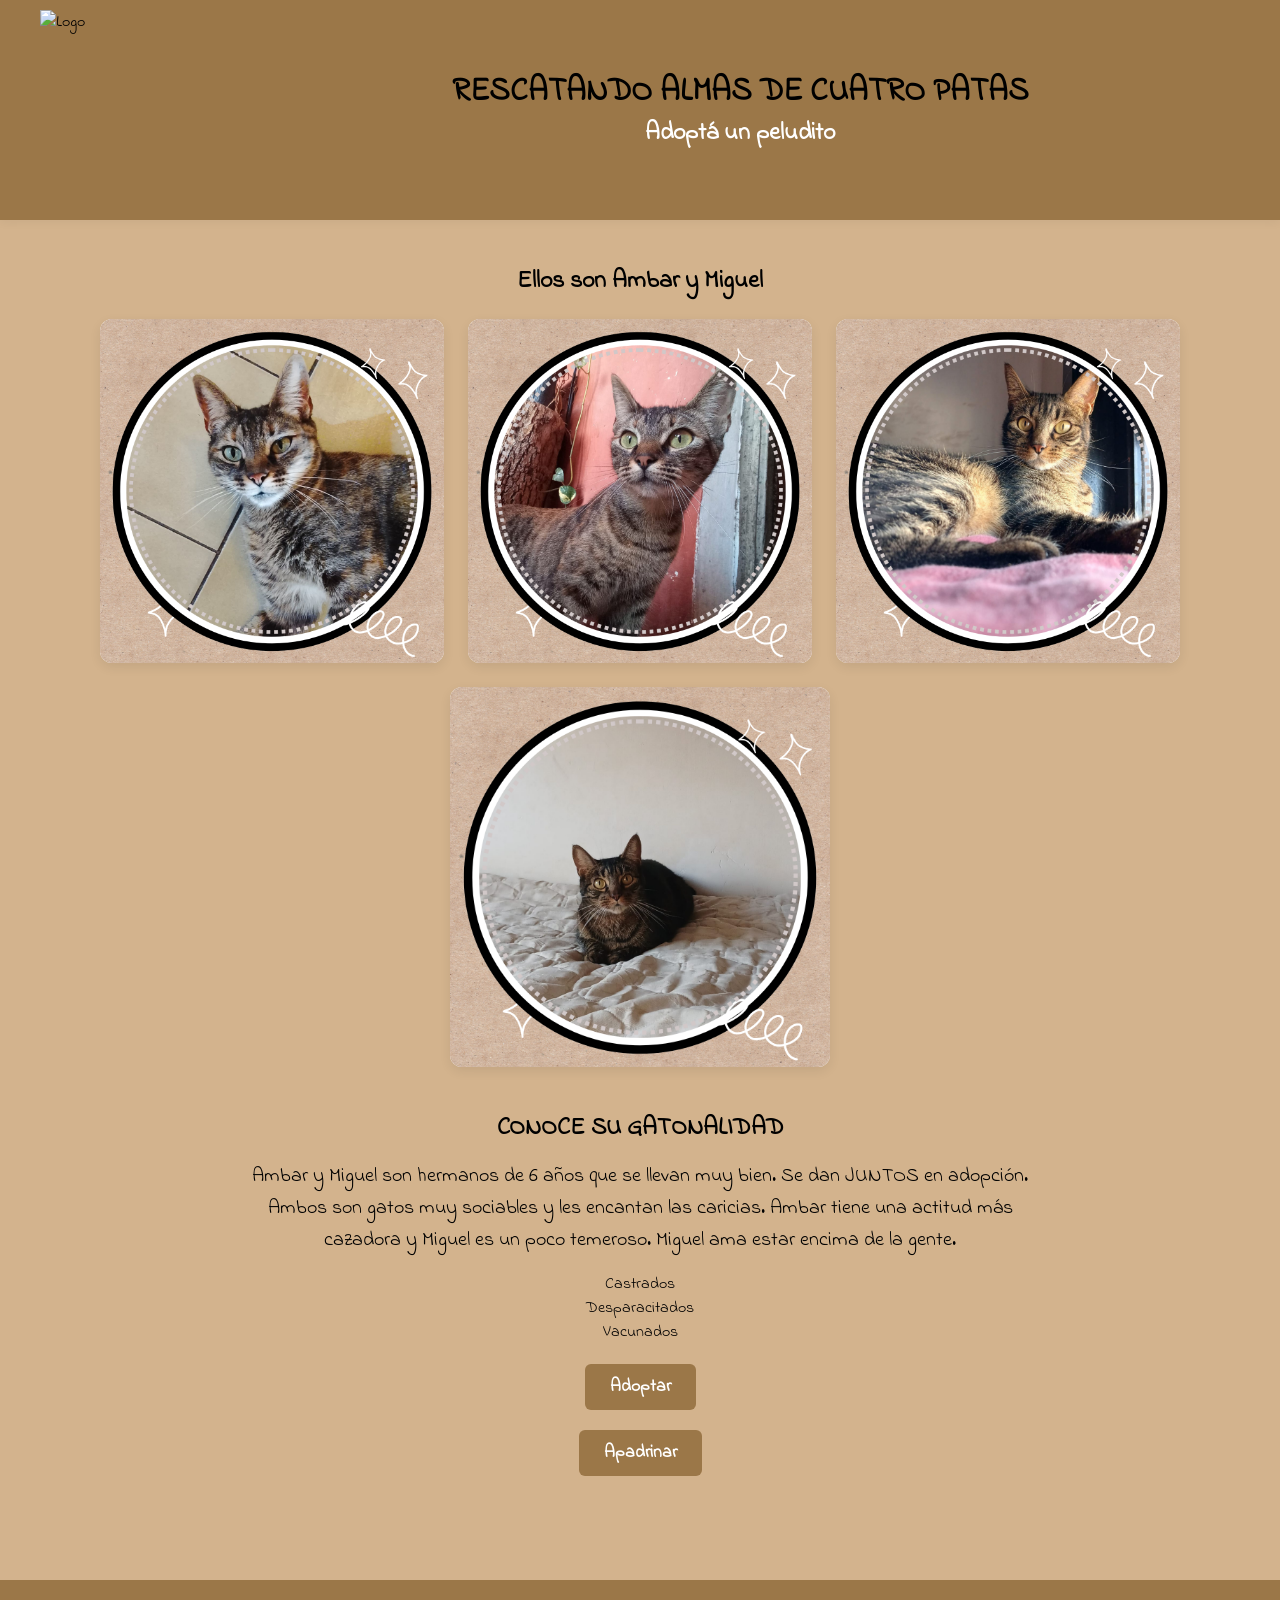
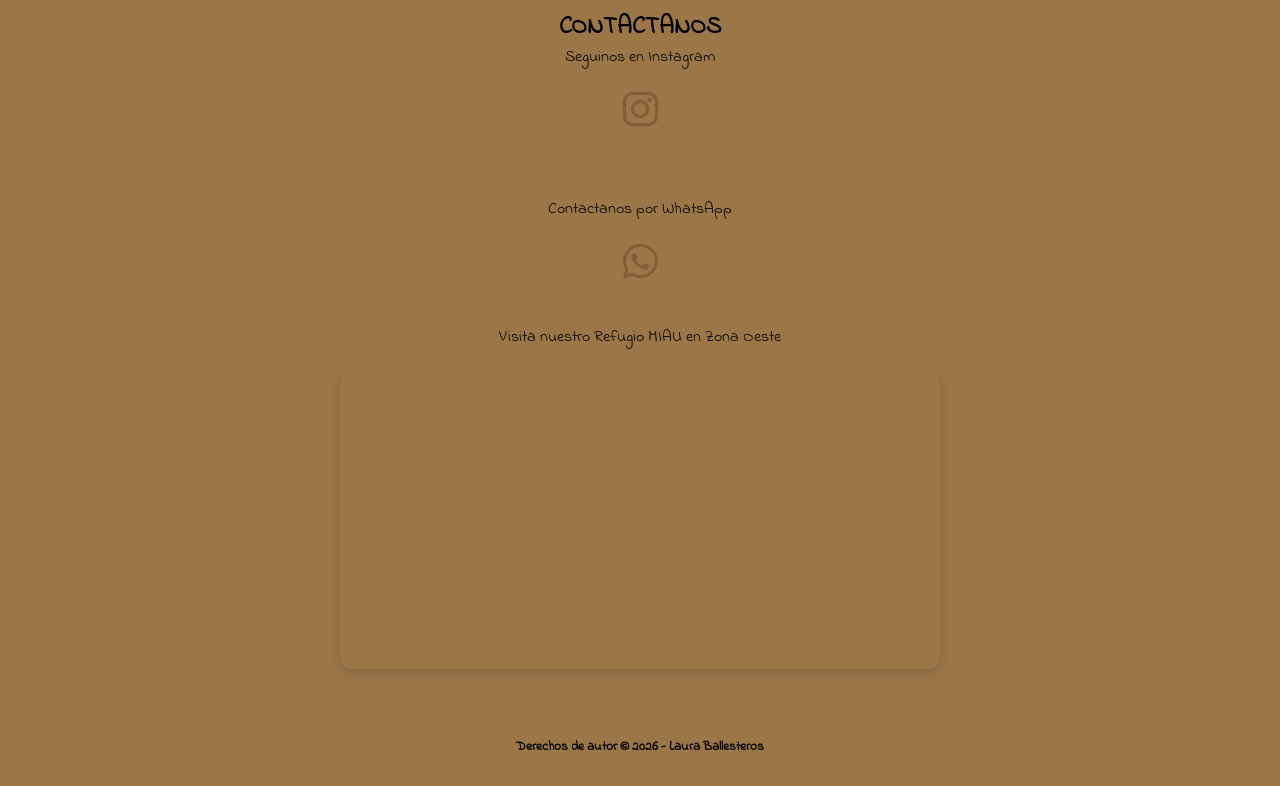
==== ambarymiguel.html @ 5cb04c2f "Pre-entrega Proyecto Front End - Ballesteros Laura" ====
<!DOCTYPE html>
<html>
    <head>
        <meta charset="UTF-8">
        <meta name="viewport" content="width=device-width, initial-scale=1.0">
        <title>Ambar y Miguel</title>
        <!-- ÍCONO DE LA PESTAÑA DEL NAVEGADOR -->
        <link rel="shortcut icon" href="IMÁGENES/logo.png">
        <!--ÍCONOS (REDES) DEL FOOTER-->
        <link rel="stylesheet" href="https://cdnjs.cloudflare.com/ajax/libs/font-awesome/6.0.0-beta3/css/all.min.css">
        <!--IPOGRAFÍA Google Fonts-->
        <link rel="preconnect" href="https://fonts.googleapis.com">
        <link rel="preconnect" href="https://fonts.gstatic.com" crossorigin>
        <link href="https://fonts.googleapis.com/css2?family=Indie+Flower&family=Playwrite+GB+S:ital,wght@0,100..400;1,100..400&display=swap" rel="stylesheet">
        <!--CSS EXTERNO-->
        <link rel="stylesheet" href="styles.css">
    </head>
    <body>
        <header>
            <!--LOGO-->
            <img src="IMÁGENES/logo.png" alt="Logo" width="200" height="200">
            <!--ENCABEZADO-->
            <div class="header-titulos">
            <h1 class="centrado">RESCATANDO ALMAS DE CUATRO PATAS</h1>
            <h2 class="centrado color-tipografia">Adoptá un peludito</h2>
            </div>
        <br>
        </header>
    <main><!--CONTENIDO PRINCIPAL-->
        <section>
            <br>
            <h1 class="centrado">Ellos son Ambar y Miguel</h1>
            <article>
                <section class="galeria-seccion">
    <div class="galeria-container">
        <!-- Card 1 de AMBAR -->
        <div class="foto-card">
            <div class="foto-wrapper card-imagen">
                <img src="IMÁGENES/ambar1.png" alt="Ambar">
            </div>
        </div>
        <!-- Card 2 de AMBAR -->
        <div class="foto-card">
            <div class="foto-wrapper">
                <img src="IMÁGENES/ambar2.png" alt="Ambar">
            </div>
        </div>
        <!-- Card 3 de MIGUEL -->
        <div class="foto-card">
            <div class="foto-wrapper">
                    <img src="IMÁGENES/miguel1.png" alt="Miguel">
                </div>
        </div>
        <!-- Card 4 de MIGUEL -->
        <div class="foto-card">
            <div class="foto-wrapper">
                <img src="IMÁGENES/miguel2.png" alt="Miguel">
            </div>
        </div>
            </article>
        <br>
        <h2 class="centrado">CONOCE SU GATONALIDAD</h2>
        <p class="gatonalidad-texto centrado">Ambar y Miguel son hermanos de 6 años que se llevan muy bien. Se dan JUNTOS en adopción. Ambos son gatos muy sociables y les encantan las caricias. Ambar tiene una actitud más cazadora y Miguel es un poco temeroso. Miguel ama estar encima de la gente.</p>
        <p class="centrado">Castrados</p>
        <p class="centrado">Desparacitados</p>
        <P class="centrado">Vacunados</P>
        <p></p>
        <!-- BOTONES -->
        <div class="video-img-container">
            <a href="formulario.html">
                <button type="button">Adoptar</button>
            </a>
        </div>
        <div class="video-img-container">
            <button type="button">Apadrinar</button>
        </div>
        </section>
    </main>
    <br>
    <footer><!--CONTACTO/DERECHOS DE AUTOR-->
        <h2 class="centrado">CONTACTANOS</h2>
        <div>
        <!-- Instagram -->
        <p class="centrado">Seguinos en Instagram</p>
        <a class="video-img-container" href="https://www.instagram.com/refugio.miau?igsh=bG8xNWZqcTlzODRh" target="_blank">
            <i class="fa-brands fa-instagram"></i>
        </a>
        <br><br>
        <!-- WhatsApp -->
        <p class="centrado">Contactanos por WhatsApp</p>
        <a class="video-img-container" href="https://wa.me/5491134117715" target="_blank">
            <i class="fa-brands fa-whatsapp"></i>
        </a>
        </div>
        <br>
        <!-- Maps -->
        <p class="centrado">Visita nuestro Refugio MIAU en Zona Oeste</p>
        <div class="mapa-container">
        <iframe src="https://www.google.com/maps/embed?pb=!1m18!1m12!1m3!1d3282.9001862675364!2d-58.56093532545989!3d-34.63196257294415!2m3!1f0!2f0!3f0!3m2!1i1024!2i768!4f13.1!3m3!1m2!1s0x95bcc7fe97b657a3%3A0xe22fb5b7c759d3fe!2sCampito%20de%20Ciudadela!5e0!3m2!1ses!2sar!4v1779248191487!5m2!1ses!2sar" width="600" height="450" style="border:0;" allowfullscreen="" loading="lazy" referrerpolicy="no-referrer-when-downgrade"></iframe>
        </div>
        <br><br>
        <h5 class="centrado">Derechos de autor © 2026 - Laura Ballesteros</h5>
    </footer>
    </body>
</html>
---- styles.css ----
*{
    margin: 0;
    padding: 0;
    box-sizing: border-box;
}

/* TIPOGRAFÍA Google Fonts */
.indie-flower-regular {
  font-family: "Indie Flower", cursive;
  font-weight: 400;
  font-style: normal;
}
body {
font-family: 'Indie Flower', sans-serif;
background-color: rgb(211, 179, 141);
}
.color-tipografia {
    color:rgb(255, 255, 255);
}
.centrado {
    text-align: center;
}
.color-enlace {
    color: rgb(155, 119, 72);
}

/* CENTRADO DE CONTENEDOR DE MULTIMEDIA */
.video-img-container {
    display: flex;
    justify-content: center; /* Centrado horizontal */
    align-items: center;     /* Centrado vertical */
    margin: 20px 0;          /* Espacio arriba y abajo del video */
    width: 100%;             /* Ocupa todo el ancho */
}
/* Bordes redondeados img */
#nuestrahistoria + .video-img-container img {
    border-radius: 12px; 
    box-shadow: 0 4px 12px rgba(0, 0, 0, 0.08); 
}
/* Bordes redondeados para el Video */
.video-img-container video {
    border-radius: 12px; 
    box-shadow: 0 4px 12px rgba(0, 0, 0, 0.08); 
    overflow: hidden; 
}

/* HEADER*/
header {
    display: flex;
    align-items: center;         /* Centrado vertical */
    justify-content: space-between; /* Distribución del espacio */
    padding: 10px 40px;          /* Margen interno para no tocar los bordes de la pantalla */
    background-color: rgb(155, 119, 72);
    box-shadow: 0 2px 10px rgba(0,0,0,0.05); /* Sombra */
}
/* Menú de navegación (ul) HORIZONTAL */
header nav ul {
    display: flex;
    gap: 20px;             /* Espaciado horizontal entre cada opción */
    list-style: none;      /* Elimina puntos */
}
/* Estilo para enlaces del menú */
header nav ul li a {
    text-decoration: none;
    color: #dac275;
    font-weight: bold;
}
header nav ul li a:hover {
    color: #000000;     
}

/*MAIN*/
main {
    padding: 20px 40px; 
    width: 100%;
    max-width: 1200px;  
    margin: 0 auto;     
}

/* CARDS */
.galeria-container {
    display: flex;
    flex-wrap: wrap;         
    gap: 24px;               /* Espacio entre cards */
    justify-content: center; /* Centrado de cards */
    padding: 20px;
}
/* Estructura de cada card */
.foto-card {
    background-color: #ffffff;
    border-radius: 12px;
    overflow: hidden;        /* Cortado de bordes de la imagen */
    box-shadow: 0 4px 12px rgba(0, 0, 0, 0.08);
    /* Configuración Flexbox */
    flex: 1 1 300px;         
    max-width: 380px;            
    display: flex;
    flex-direction: column;  /* Organizado de foto y texto vertical */
}
/* Contenedor de la foto para efectos */
.foto-wrapper {
    width: 100%;
    aspect-ratio: 1 / 1;
    overflow: hidden;
}
/* Comportamiento de la imagen */
.foto-wrapper img {
    width: 100%;
    height: 100%;
    object-fit: cover;       /* Ajusta la imagen sin deformarla */
    cursor: pointer;         
    transition: transform 0.3s ease; /* Suavizado de efecto zoom */
}
/* Efecto al pasar el mouse sobre la foto */
.foto-wrapper img:hover {
    transform: scale(1.05);  
}
/*  Comportamiento de bloque para el enlace */
.foto-wrapper a {
    display: block;
    width: 100%;
    height: 100%;
}
/* Textos e información de cards */
.foto-info {
    padding: 20px;
    background-color: rgb(155, 119, 72);
}
.foto-info h3 {
    margin: 0 0 10px 0;
    font-size: 1.25rem;
    color: #000000;
}
.foto-info p {
    margin: 0;
    font-size: 0.95rem;
    color: #ffffff;
    line-height: 1.5;
}

/*<P>CONOCE SU GATONALIDAD*/
.gatonalidad-texto {
    font-size: 1.25rem;
    line-height: 1.6; /* Espacio entre líneas */
    max-width: 800px; 
    margin: 15px auto; /* Centrado */
}

/*FORMULARIO*/
form {
    width: 90%;             
    max-width: 650px;       
    margin: 30px auto;      
    padding: 25px;          
    border-radius: 12px;    
}
/* Fondo blanco y sombra (fieldset) */
form:has(fieldset) {
    background-color: #ffffff; 
    box-shadow: 0 4px 15px rgba(0, 0, 0, 0.1); 
}
/* Estilo */
fieldset {
    border: 2px solid rgb(155, 119, 72); /* Línea del borde del color del header */
    border-radius: 8px;
    padding: 20px;
}
/* Estilo para título (COMPLETA TUS DATOS) */
legend {
    font-weight: bold;
    padding: 0 10px;
    color: rgb(155, 119, 72);
}
/* (Labels y campos) */
form div {
    display: flex;
    flex-direction: column; /* Pregunta arriba-caja de texto abajo */
    gap: 8px;               /* Espacio entre pregunta y casillero */
}
/* Estilo para campos de entrada, listas desplegables y áreas de texto */
form input, 
form select, 
form textarea {
    width: 100%;            
    padding: 10px;
    border: 1px solid #ccc;
    border-radius: 6px;
    font-family: 'Indie Flower', sans-serif; 
    font-size: 1rem;
}
/* Cambio de color al hacer click */
form input:focus, 
form select:focus, 
form textarea:focus {
    outline: none;
    border-color: rgb(155, 119, 72);
}

/*BOTONES*/
button {
    font-family: 'Indie Flower', sans-serif;
    font-size: 1.1rem;
    font-weight: bold;
    padding: 10px 25px;
    margin: 0 10px;
    border: none;
    border-radius: 6px;
    cursor: pointer;
    transition: background-color 0.2s ease;
    
    /* Color marrón y texto blanco */
    background-color: rgb(155, 119, 72); 
    color: white;
}
/* Botón "Limpiar" (gris) */
button[type="reset"] {
    background-color: #e0e0e0;
    color: #333;
}
/* Efecto al pasar el mouse por encima */
button:hover {
    opacity: 0.9;
    background-color: rgb(130, 95, 55);
}

/*FOOTER*/
footer {
    padding: 30px 40px; 
    background-color: rgb(155, 119, 72); 
    margin-top: 40px;   
}
/* Contenedor para centrar el mapa */
.mapa-container {
    display: flex;
    justify-content: center;
    margin: 20px 0;
    width: 100%;
}
/* Adaptado de mapa a pantallas de celulares */
.mapa-container iframe {
    width: 100%;          
    max-width: 600px;     
    height: 300px;        
    border-radius: 12px;  
    box-shadow: 0 4px 10px rgba(0,0,0,0.15); 
}
/* Íconos */
i {
font-size: 40px;
color: rgb(130, 95, 55);
}
/* Quita subrayado y líneas de los enlaces */
footer a {
    text-decoration: none;
    display: inline-block; 
}
/* Efecto al pasar el mouse por los iconos */
footer a i {
    display: inline-block;
    transition: transform 0.2s ease;
}
footer a:hover i {
    transform: scale(1.1);   /* Agranda el ícono un 10% */
    color: #dac275;        /* Amarillo pastel al pasar el cursor */
}
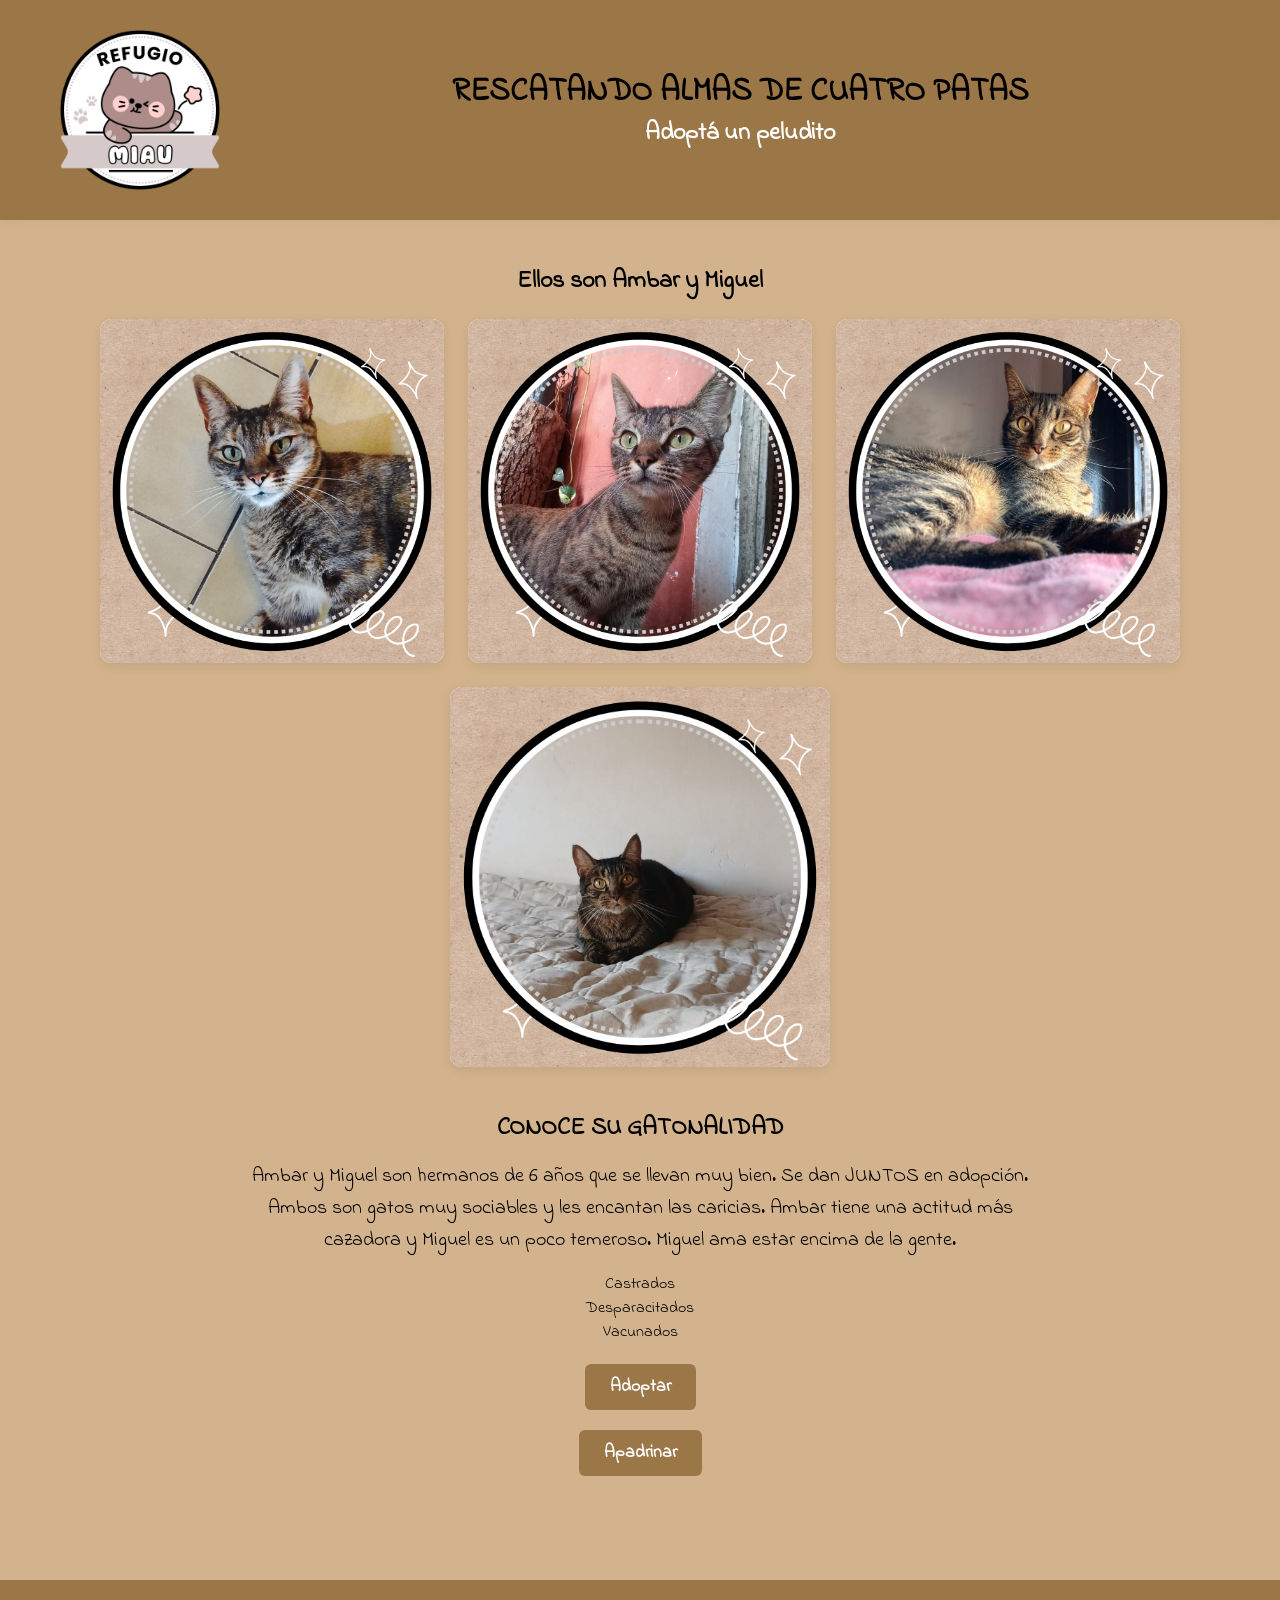
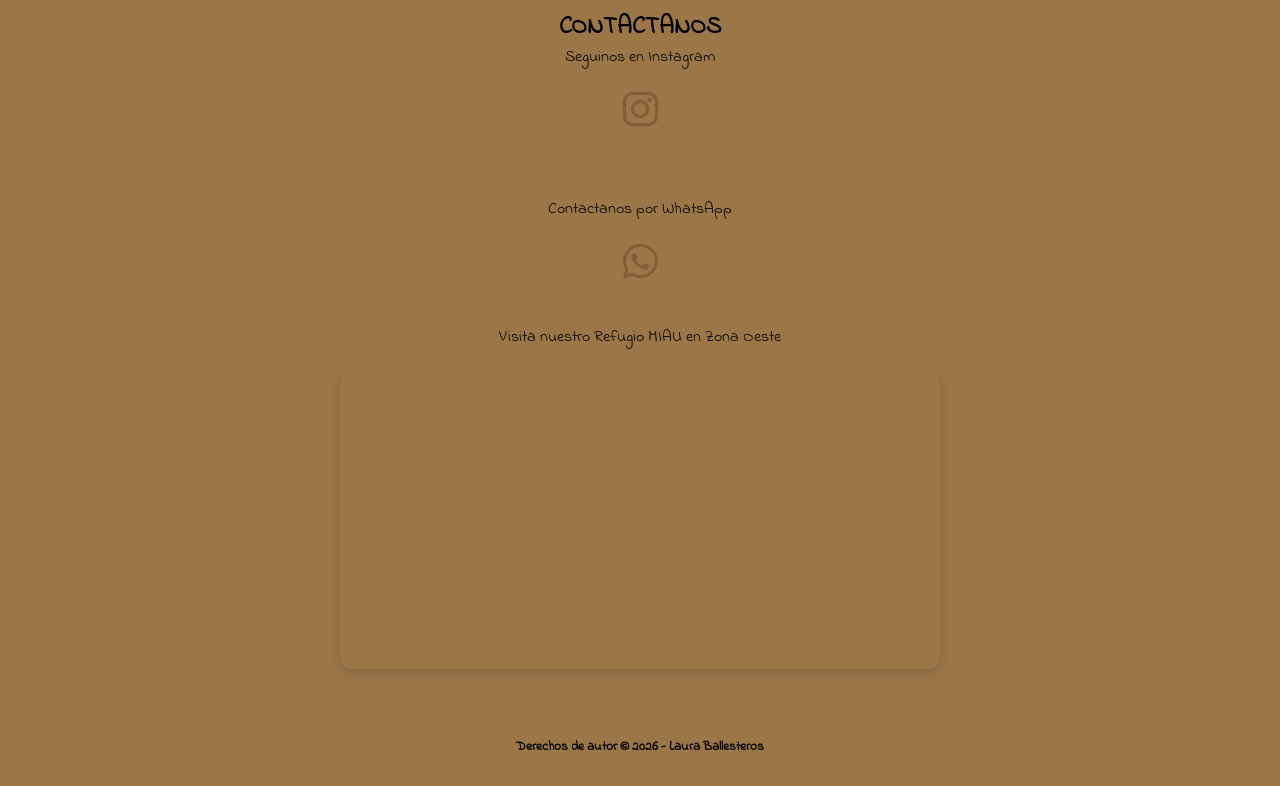
==== commit badf8b22: "Pre entrega Proyecto Front End TalentoTech Ballesteros Laura" ====
--- a/ambarymiguel.html
+++ b/ambarymiguel.html
@@ -5,7 +5,7 @@
         <meta name="viewport" content="width=device-width, initial-scale=1.0">
         <title>Ambar y Miguel</title>
         <!-- ÍCONO DE LA PESTAÑA DEL NAVEGADOR -->
-        <link rel="shortcut icon" href="IMÁGENES/logo.png">
+        <link rel="shortcut icon" href="IMÁGENES/LOGO.png">
         <!--ÍCONOS (REDES) DEL FOOTER-->
         <link rel="stylesheet" href="https://cdnjs.cloudflare.com/ajax/libs/font-awesome/6.0.0-beta3/css/all.min.css">
         <!--IPOGRAFÍA Google Fonts-->
@@ -18,7 +18,7 @@
     <body>
         <header>
             <!--LOGO-->
-            <img src="IMÁGENES/logo.png" alt="Logo" width="200" height="200">
+            <img src="IMÁGENES/LOGO.png" alt="Logo" width="200" height="200">
             <!--ENCABEZADO-->
             <div class="header-titulos">
             <h1 class="centrado">RESCATANDO ALMAS DE CUATRO PATAS</h1>
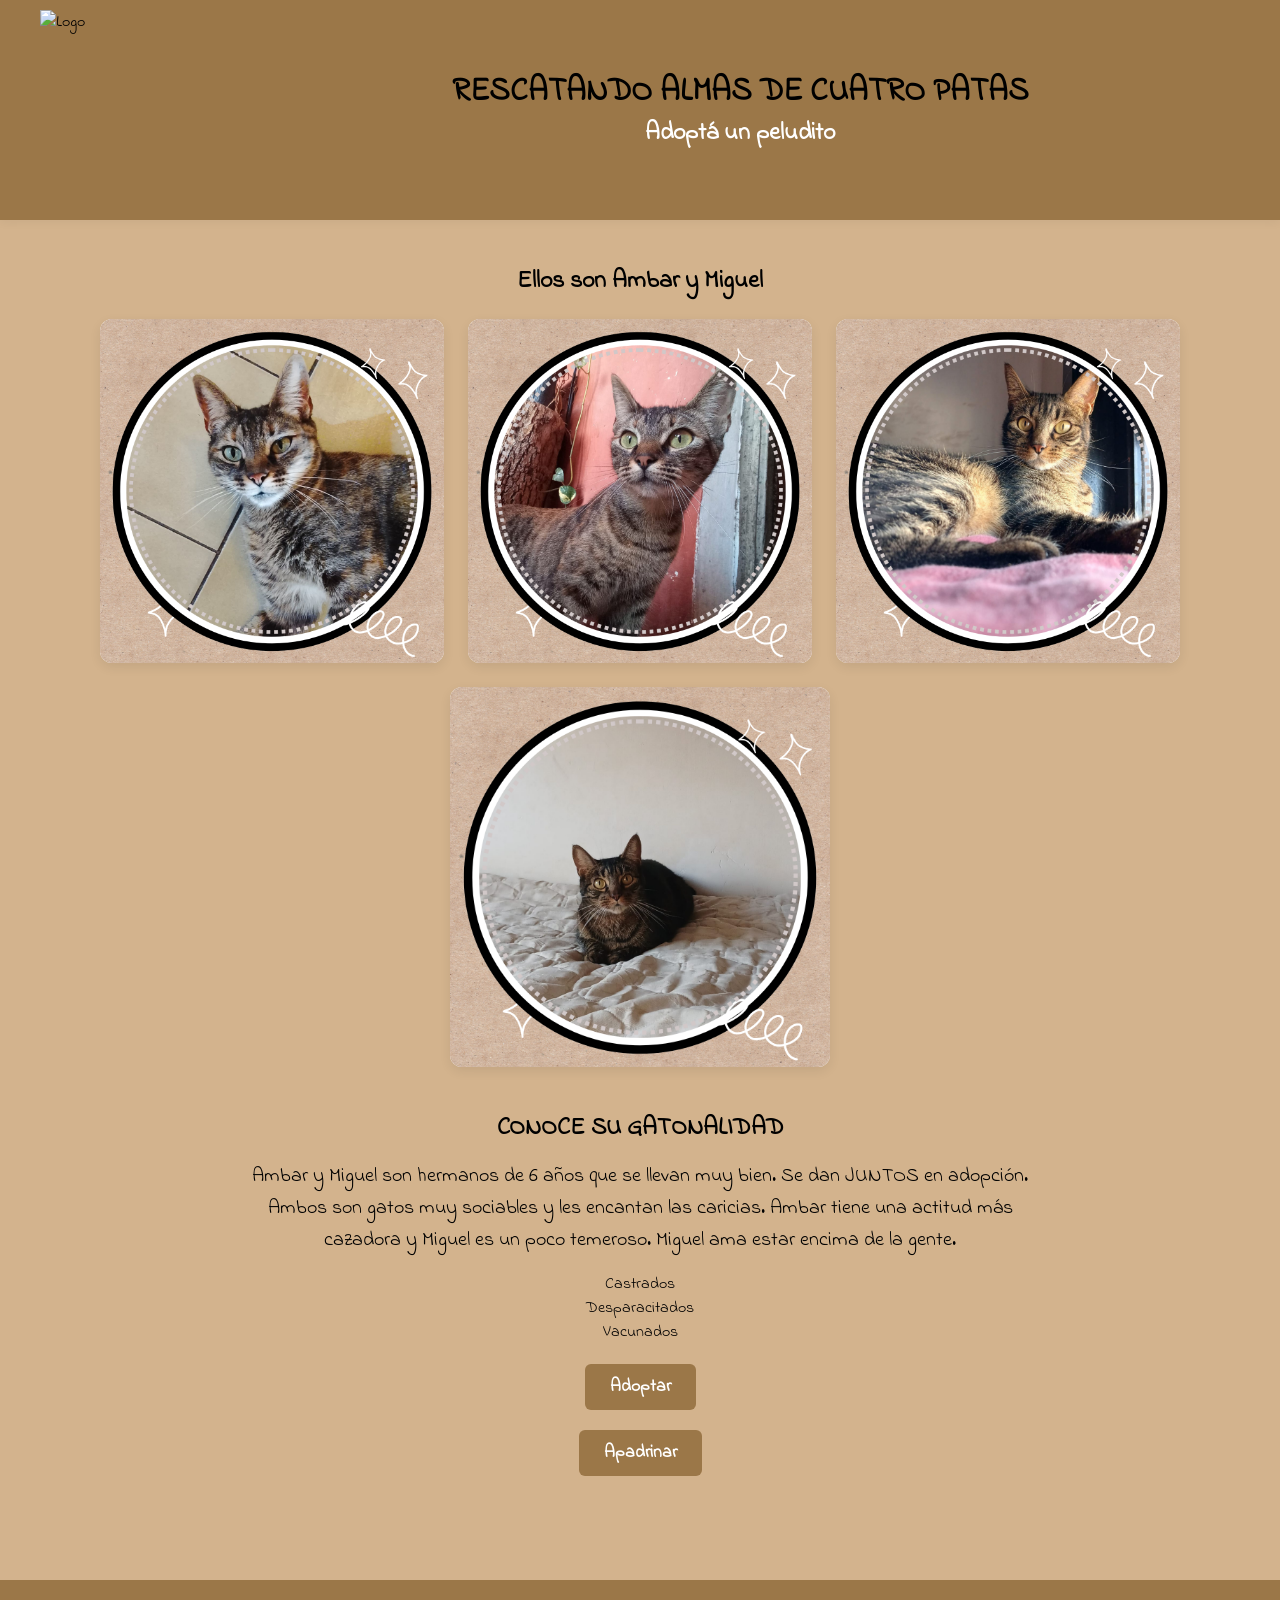
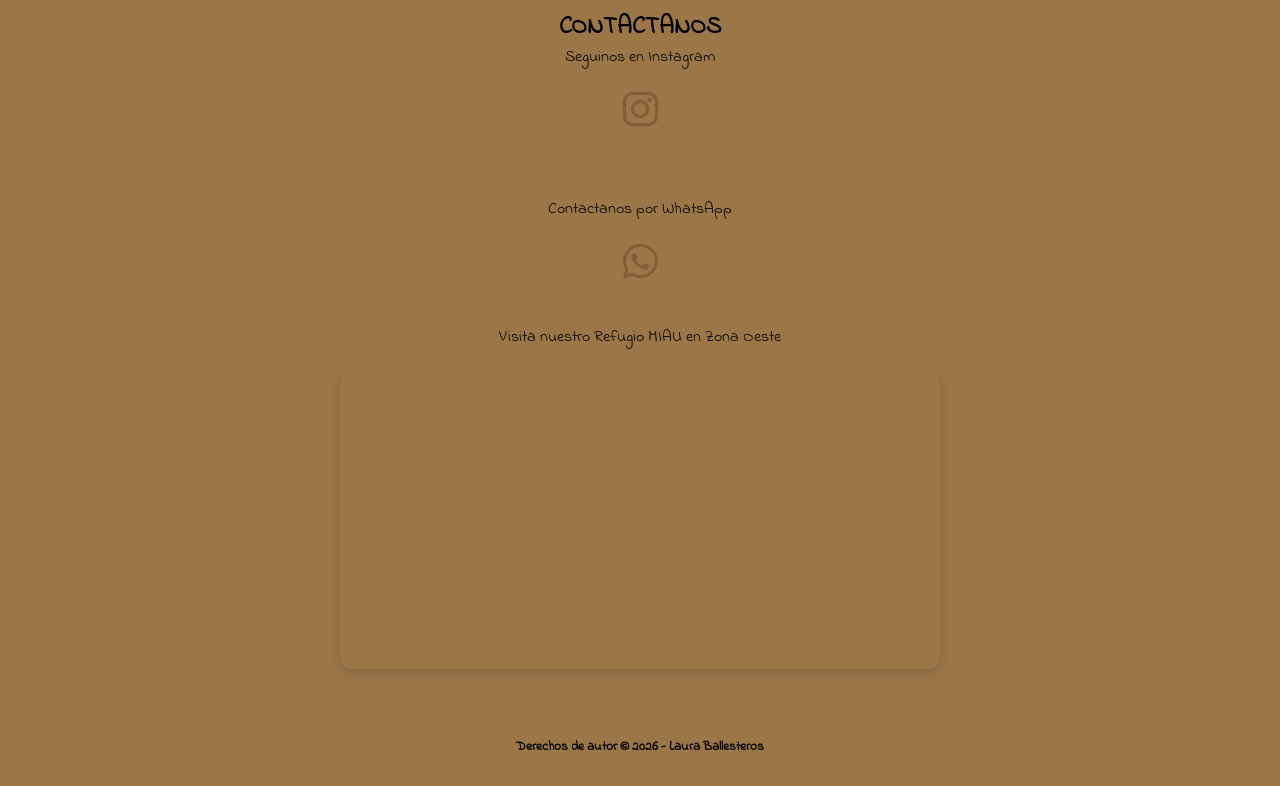
==== commit 85564d13: "PREENTREGA Proyecto FRONTEND TalentoTech Ballesteros Laura" ====
--- a/ambarymiguel.html
+++ b/ambarymiguel.html
@@ -5,7 +5,7 @@
         <meta name="viewport" content="width=device-width, initial-scale=1.0">
         <title>Ambar y Miguel</title>
         <!-- ÍCONO DE LA PESTAÑA DEL NAVEGADOR -->
-        <link rel="shortcut icon" href="IMÁGENES/LOGO.png">
+        <link rel="shortcut icon" href="IMÁGENES/logo.png">
         <!--ÍCONOS (REDES) DEL FOOTER-->
         <link rel="stylesheet" href="https://cdnjs.cloudflare.com/ajax/libs/font-awesome/6.0.0-beta3/css/all.min.css">
         <!--IPOGRAFÍA Google Fonts-->
@@ -18,7 +18,7 @@
     <body>
         <header>
             <!--LOGO-->
-            <img src="IMÁGENES/LOGO.png" alt="Logo" width="200" height="200">
+            <img src="IMÁGENES/logo.png" alt="Logo" width="200" height="200">
             <!--ENCABEZADO-->
             <div class="header-titulos">
             <h1 class="centrado">RESCATANDO ALMAS DE CUATRO PATAS</h1>
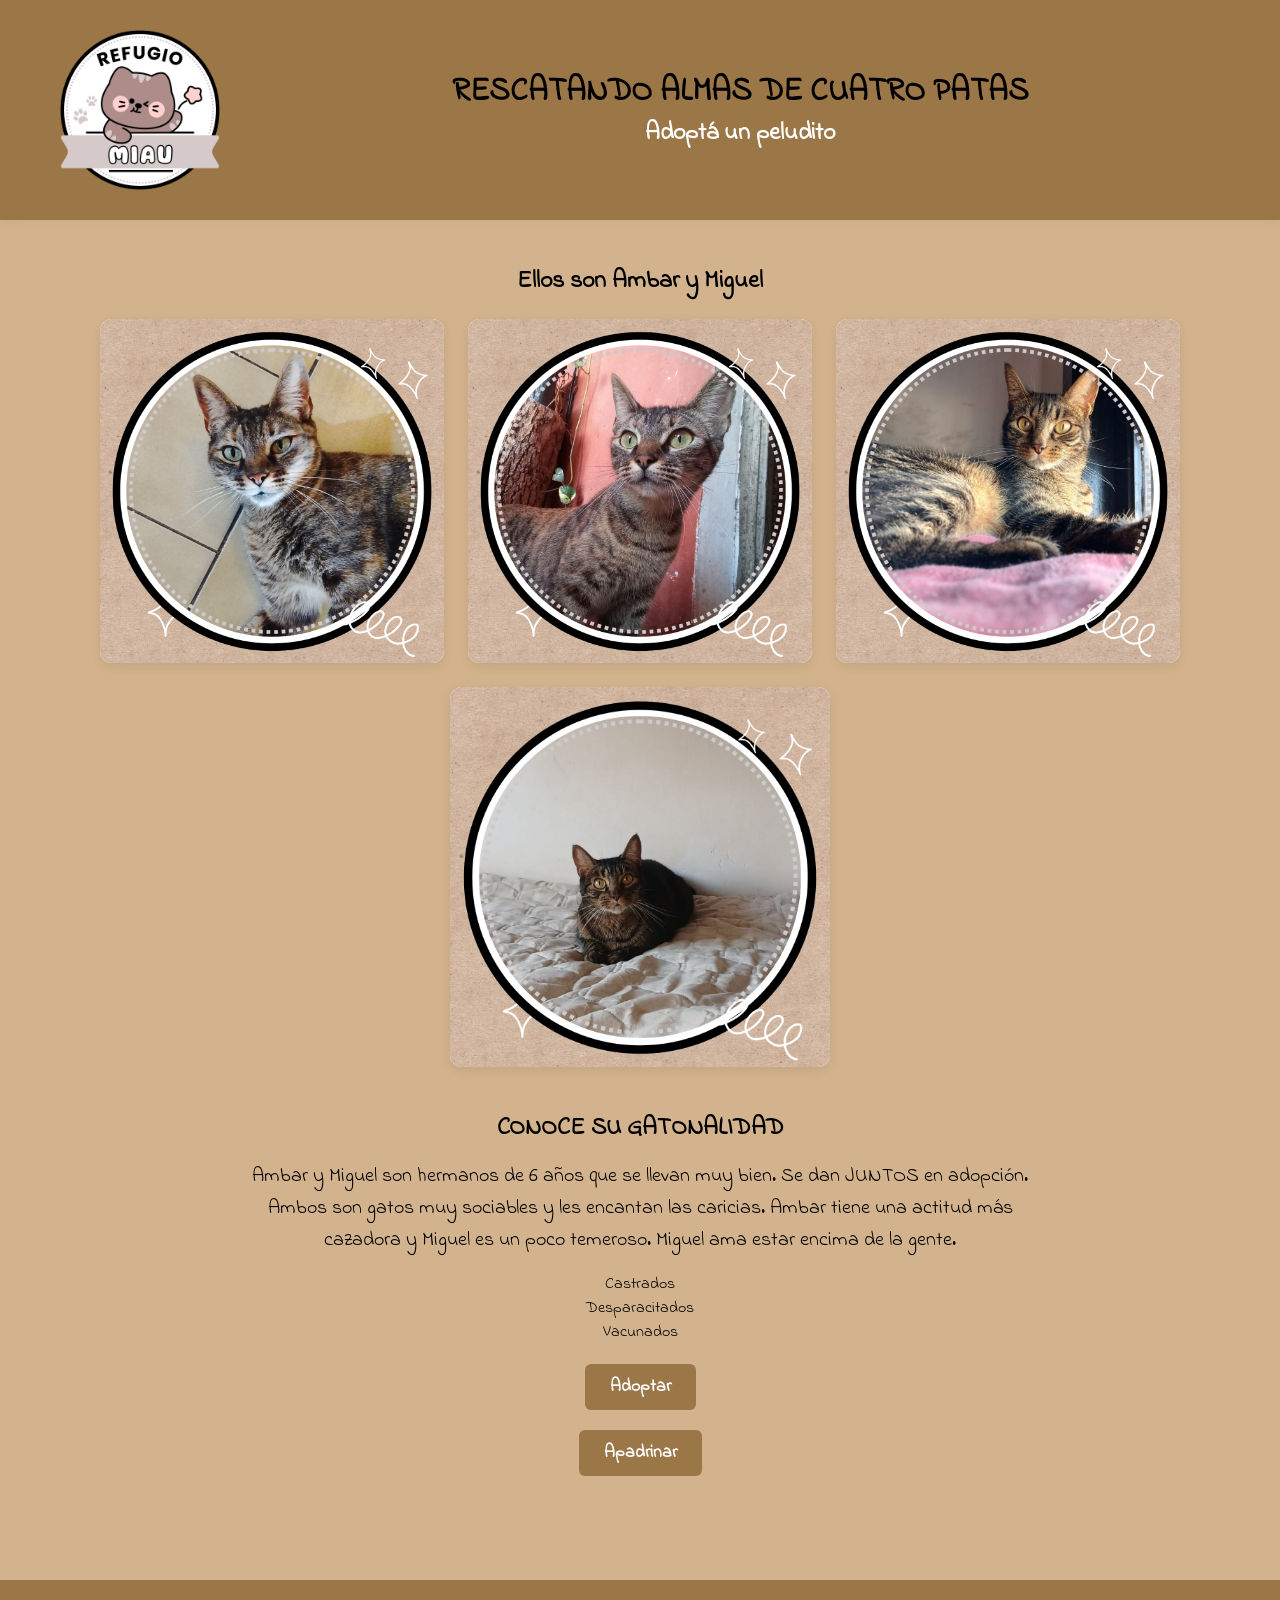
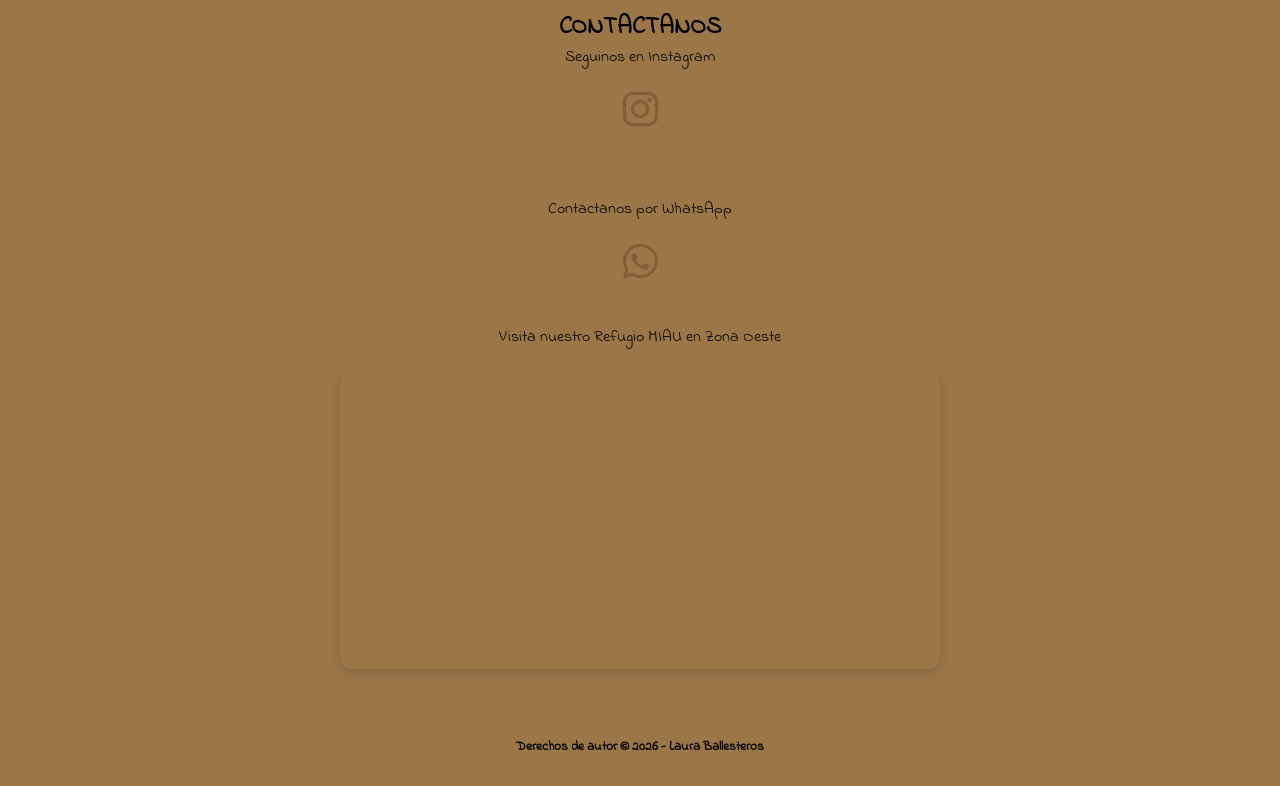
==== commit d932bbca: "PREENTREGA PROYECTO FRONTEND TALENTOTECH Ballesteros Laura" ====
--- a/ambarymiguel.html
+++ b/ambarymiguel.html
@@ -5,7 +5,7 @@
         <meta name="viewport" content="width=device-width, initial-scale=1.0">
         <title>Ambar y Miguel</title>
         <!-- ÍCONO DE LA PESTAÑA DEL NAVEGADOR -->
-        <link rel="shortcut icon" href="IMÁGENES/logo.png">
+        <link rel="shortcut icon" href="IMÁGENES/logorefugiomiau.png">
         <!--ÍCONOS (REDES) DEL FOOTER-->
         <link rel="stylesheet" href="https://cdnjs.cloudflare.com/ajax/libs/font-awesome/6.0.0-beta3/css/all.min.css">
         <!--IPOGRAFÍA Google Fonts-->
@@ -18,7 +18,7 @@
     <body>
         <header>
             <!--LOGO-->
-            <img src="IMÁGENES/logo.png" alt="Logo" width="200" height="200">
+            <img src="IMÁGENES/logorefugiomiau.png" alt="Logo" width="200" height="200">
             <!--ENCABEZADO-->
             <div class="header-titulos">
             <h1 class="centrado">RESCATANDO ALMAS DE CUATRO PATAS</h1>
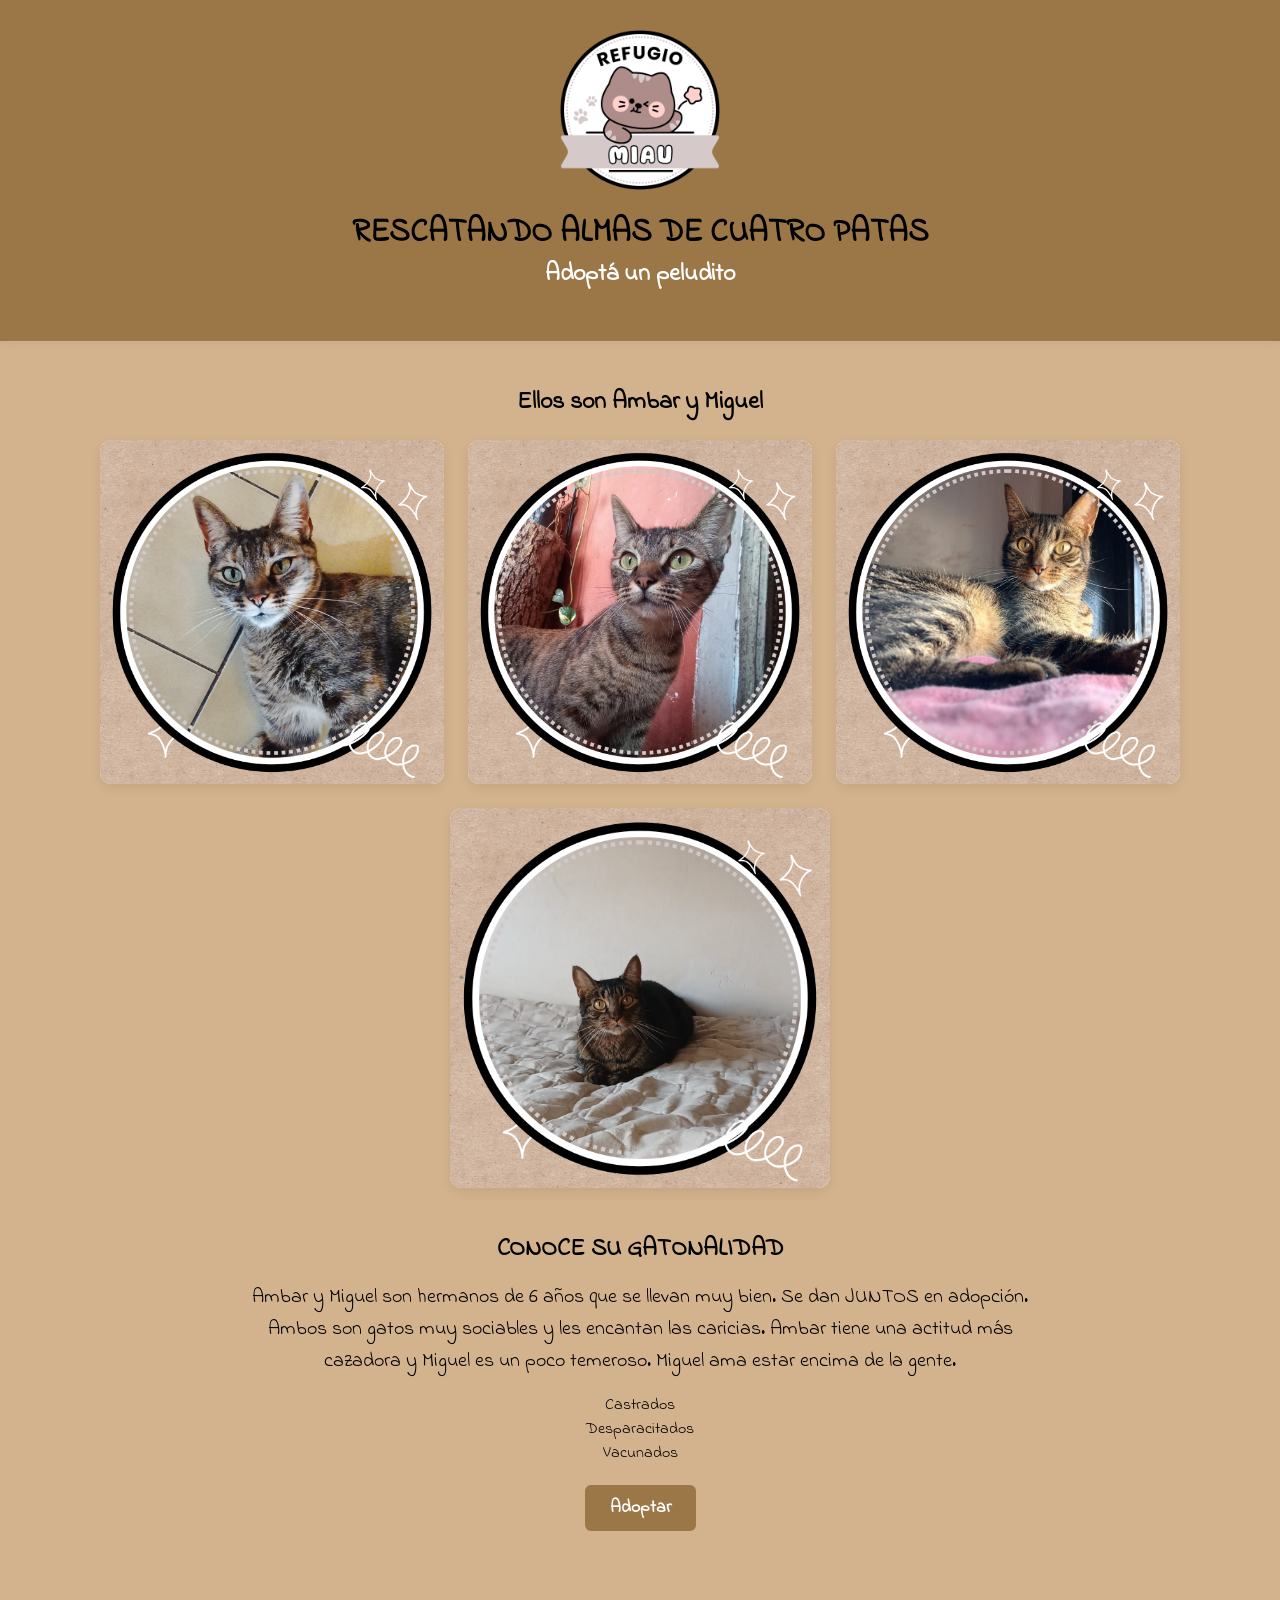
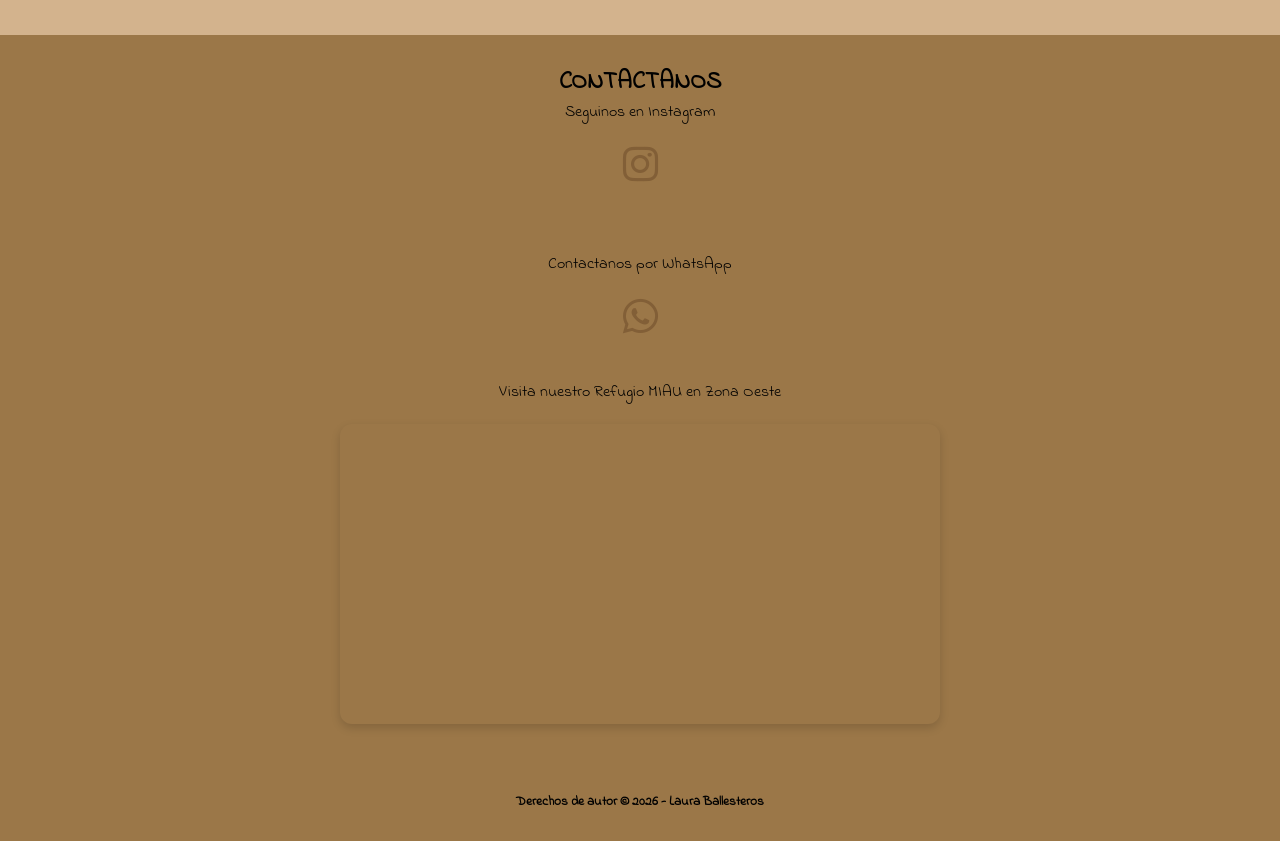
==== commit 23bd0c96: "ENTREGA FINAL TP TALENTO TECH FRONT-END" ====
--- a/ambarymiguel.html
+++ b/ambarymiguel.html
@@ -71,9 +71,6 @@
                 <button type="button">Adoptar</button>
             </a>
         </div>
-        <div class="video-img-container">
-            <button type="button">Apadrinar</button>
-        </div>
         </section>
     </main>
     <br>
--- a/styles.css
+++ b/styles.css
@@ -6,9 +6,9 @@
 
 /* TIPOGRAFÍA Google Fonts */
 .indie-flower-regular {
-  font-family: "Indie Flower", cursive;
-  font-weight: 400;
-  font-style: normal;
+font-family: "Indie Flower", cursive;
+font-weight: 400;
+font-style: normal;
 }
 body {
 font-family: 'Indie Flower', sans-serif;
@@ -27,10 +27,10 @@
 /* CENTRADO DE CONTENEDOR DE MULTIMEDIA */
 .video-img-container {
     display: flex;
-    justify-content: center; /* Centrado horizontal */
-    align-items: center;     /* Centrado vertical */
-    margin: 20px 0;          /* Espacio arriba y abajo del video */
-    width: 100%;             /* Ocupa todo el ancho */
+    justify-content: center; 
+    align-items: center;     
+    margin: 20px 0;         
+    width: 100%;             
 }
 /* Bordes redondeados img */
 #nuestrahistoria + .video-img-container img {
@@ -44,20 +44,27 @@
     overflow: hidden; 
 }
 
-/* HEADER*/
+/* HEADER */
 header {
     display: flex;
-    align-items: center;         /* Centrado vertical */
-    justify-content: space-between; /* Distribución del espacio */
-    padding: 10px 40px;          /* Margen interno para no tocar los bordes de la pantalla */
+    flex-direction: column;
+    align-items: center;
+    padding: 10px 40px;
     background-color: rgb(155, 119, 72);
-    box-shadow: 0 2px 10px rgba(0,0,0,0.05); /* Sombra */
+    box-shadow: 0 2px 10px rgba(0,0,0,0.05);
+    position: relative; 
+    width: 100%;
+    box-sizing: border-box;
+}
+.header-titulos {
+    text-align: center;
+    margin-bottom: 15px;
 }
 /* Menú de navegación (ul) HORIZONTAL */
 header nav ul {
     display: flex;
-    gap: 20px;             /* Espaciado horizontal entre cada opción */
-    list-style: none;      /* Elimina puntos */
+    gap: 20px;             
+    list-style: none;      
 }
 /* Estilo para enlaces del menú */
 header nav ul li a {
@@ -69,7 +76,96 @@
     color: #000000;     
 }
 
-/*MAIN*/
+/* MENÚ DE NAVEGACIÓN EN PC */
+header nav {
+    width: 100%;
+}
+header nav ul {
+    display: flex;
+    justify-content: center; 
+    list-style: none;
+    padding: 0;
+    margin: 0;
+    gap: 30px; 
+}
+
+/* BOTÓN HAMBURGUESA */
+.menu-toggle {
+    display: none; 
+    background-color: rgb(130, 95, 55);
+    border: 2px solid #dac275;
+    border-radius: 50%; 
+    width: 60px;
+    height: 60px;
+    cursor: pointer;
+    justify-content: center;
+    align-items: center;
+    box-shadow: 0 4px 15px rgba(0,0,0,0.3);
+    z-index: 1000;
+    transition: all 0.3s ease;
+}
+.menu-toggle i {
+    font-size: 24px;
+    color: #dac275;
+}
+
+/* ESTADO FLOTANTE BOTÓN */
+.menu-toggle.sticky-toggle {
+    display: flex; 
+    position: fixed;
+    bottom: 30px;  
+    right: 30px;
+    animation: aparecer 0.3s ease forwards;
+}
+@keyframes aparecer {
+    from { transform: scale(0); opacity: 0; }
+    to { transform: scale(1); opacity: 1; }
+}
+
+/* MENÚ DESPLEGABLE (tarjeta flotante) */
+header nav ul.floating-menu {
+    position: fixed;
+    bottom: 100px; 
+    right: 30px;
+    flex-direction: column;
+    background-color: rgb(130, 95, 55);
+    padding: 20px;
+    border-radius: 12px;
+    gap: 15px;
+    text-align: right;
+    box-shadow: 0 5px 25px rgba(0,0,0,0.3);
+    z-index: 999;
+    width: auto;
+    min-width: 200px;
+}
+
+/* MEDIA QUERY (Celulares) */
+@media (max-width: 850px) {
+    .menu-toggle {
+        display: flex;
+        position: fixed;
+        bottom: 20px;
+        right: 20px;
+    }
+    header nav ul {
+        display: none;
+        position: fixed;
+        bottom: 90px;
+        right: 20px;
+        flex-direction: column;
+        background-color: rgb(130, 95, 55);
+        padding: 20px;
+        border-radius: 12px;
+        gap: 15px;
+        box-shadow: 0 5px 25px rgba(0,0,0,0.3);
+        z-index: 999;
+    }
+    header nav ul.open {
+        display: flex;
+    }
+}
+
+/* MAIN */
 main {
     padding: 20px 40px; 
     width: 100%;
@@ -81,8 +177,8 @@
 .galeria-container {
     display: flex;
     flex-wrap: wrap;         
-    gap: 24px;               /* Espacio entre cards */
-    justify-content: center; /* Centrado de cards */
+    gap: 24px;               
+    justify-content: center; 
     padding: 20px;
 }
 /* Estructura de cada card */
@@ -95,21 +191,19 @@
     flex: 1 1 300px;         
     max-width: 380px;            
     display: flex;
-    flex-direction: column;  /* Organizado de foto y texto vertical */
-}
-/* Contenedor de la foto para efectos */
+    flex-direction: column;  
+}
 .foto-wrapper {
     width: 100%;
     aspect-ratio: 1 / 1;
     overflow: hidden;
 }
-/* Comportamiento de la imagen */
 .foto-wrapper img {
     width: 100%;
     height: 100%;
-    object-fit: cover;       /* Ajusta la imagen sin deformarla */
+    object-fit: cover;       
     cursor: pointer;         
-    transition: transform 0.3s ease; /* Suavizado de efecto zoom */
+    transition: transform 0.3s ease; 
 }
 /* Efecto al pasar el mouse sobre la foto */
 .foto-wrapper img:hover {
@@ -138,15 +232,15 @@
     line-height: 1.5;
 }
 
-/*<P>CONOCE SU GATONALIDAD*/
+/* <P>CONOCE SU GATONALIDAD */
 .gatonalidad-texto {
     font-size: 1.25rem;
-    line-height: 1.6; /* Espacio entre líneas */
+    line-height: 1.6; 
     max-width: 800px; 
-    margin: 15px auto; /* Centrado */
-}
-
-/*FORMULARIO*/
+    margin: 15px auto; 
+}
+
+/* FORMULARIO */
 form {
     width: 90%;             
     max-width: 650px;       
@@ -161,7 +255,7 @@
 }
 /* Estilo */
 fieldset {
-    border: 2px solid rgb(155, 119, 72); /* Línea del borde del color del header */
+    border: 2px solid rgb(155, 119, 72); 
     border-radius: 8px;
     padding: 20px;
 }
@@ -174,8 +268,8 @@
 /* (Labels y campos) */
 form div {
     display: flex;
-    flex-direction: column; /* Pregunta arriba-caja de texto abajo */
-    gap: 8px;               /* Espacio entre pregunta y casillero */
+    flex-direction: column; 
+    gap: 8px;              
 }
 /* Estilo para campos de entrada, listas desplegables y áreas de texto */
 form input, 
@@ -223,13 +317,12 @@
     background-color: rgb(130, 95, 55);
 }
 
-/*FOOTER*/
+/* FOOTER */
 footer {
     padding: 30px 40px; 
     background-color: rgb(155, 119, 72); 
     margin-top: 40px;   
 }
-/* Contenedor para centrar el mapa */
 .mapa-container {
     display: flex;
     justify-content: center;
@@ -260,6 +353,470 @@
     transition: transform 0.2s ease;
 }
 footer a:hover i {
-    transform: scale(1.1);   /* Agranda el ícono un 10% */
-    color: #dac275;        /* Amarillo pastel al pasar el cursor */
+    transform: scale(1.1);   
+    color: #dac275;        
+}
+
+/* CARRITO */
+        
+        /* Botón de Carrito Flotante (Huella) */
+        .cart-float-btn {
+            position: fixed;
+            bottom: 30px;
+            right: 30px;
+            background-color: rgb(155, 119, 72);
+            color: white;
+            border-radius: 50%;
+            width: 70px;
+            height: 70px;
+            display: flex;
+            align-items: center;
+            justify-content: center;
+            box-shadow: 0 4px 15px rgba(0, 0, 0, 0.3);
+            cursor: pointer;
+            z-index: 100;
+            transition: all 0.3s ease;
+            border: 3px solid #dac275;
+        }
+        .cart-float-btn:hover {
+            transform: scale(1.1) rotate(-10deg);
+            background-color: rgb(130, 95, 55);
+        }
+        .cart-float-btn i {
+            color: white;
+            font-size: 28px;
+        }
+        .cart-badge {
+            position: absolute;
+            top: -5px;
+            right: -5px;
+            background-color: #e05e5e;
+            color: white;
+            font-family: 'Indie Flower', sans-serif;
+            font-weight: bold;
+            font-size: 1.1rem;
+            width: 28px;
+            height: 28px;
+            border-radius: 50%;
+            display: flex;
+            align-items: center;
+            justify-content: center;
+            border: 2px solid white;
+            box-shadow: 0 2px 5px rgba(0,0,0,0.2);
+        }
+        /* Panel Lateral Carrito */
+        .cart-sidebar {
+            position: fixed;
+            top: 0;
+            right: -450px; 
+            width: 420px;
+            max-width: 100%;
+            height: 100vh;
+            background-color: #ffffff;
+            box-shadow: -5px 0 25px rgba(0, 0, 0, 0.25);
+            z-index: 1000;
+            transition: right 0.4s cubic-bezier(0.16, 1, 0.3, 1);
+            display: flex;
+            flex-direction: column;
+            border-left: 6px solid rgb(155, 119, 72);
+        }
+        .cart-sidebar.open {
+            right: 0;
+        }       
+        /* Overlay oscuro para fondo */
+        .cart-overlay {
+            position: fixed;
+            top: 0;
+            left: 0;
+            width: 100vw;
+            height: 100vh;
+            background-color: rgba(0,0,0,0.4);
+            z-index: 999;
+            display: none;
+            backdrop-filter: blur(2px);
+        }
+        .cart-overlay.active {
+            display: block;
+        }
+        /* Estructura del Carrito */
+        .cart-header {
+            padding: 20px;
+            background-color: rgb(155, 119, 72);
+            color: white;
+            display: flex;
+            justify-content: space-between;
+            align-items: center;
+            border-bottom: 3px solid #dac275;
+        }
+        .cart-header h2 {
+            font-size: 1.8rem;
+            margin: 0;
+        }
+        .cart-close-btn {
+            background: none;
+            border: none;
+            color: #dac275;
+            font-size: 1.8rem;
+            cursor: pointer;
+            box-shadow: none;
+            padding: 0;
+            margin: 0;
+        }
+        .cart-close-btn:hover {
+            color: white;
+            transform: scale(1.1);
+            background: none;
+        }
+        /* Lista de productos del Carrito */
+        .cart-items-container {
+            flex-grow: 1;
+            padding: 20px;
+            overflow-y: auto;
+            display: flex;
+            flex-direction: column;
+            gap: 15px;
+            background-color: #fbf8f3;
+        }       
+        /* Tarjeta de ítem dentro del carrito */
+        .cart-item {
+            background: white;
+            border: 2px solid #ecdcc9;
+            border-radius: 8px;
+            padding: 12px;
+            display: flex;
+            gap: 12px;
+            align-items: center;
+            box-shadow: 0 2px 6px rgba(0,0,0,0.04);
+            animation: fadeIn 0.3s ease;
+        }
+        @keyframes fadeIn {
+            from { opacity: 0; transform: translateY(10px); }
+            to { opacity: 1; transform: translateY(0); }
+        }
+        .cart-item-img {
+            width: 60px;
+            height: 60px;
+            border-radius: 8px;
+            object-fit: cover;
+            border: 2px solid rgb(155, 119, 72);
+        }
+        .cart-item-details {
+            flex-grow: 1;
+        }
+        .cart-item-name {
+            font-size: 1.15rem;
+            font-weight: bold;
+            color: #333;
+            margin-bottom: 2px;
+        }
+        .cart-item-price {
+            font-size: 0.95rem;
+            color: rgb(130, 95, 55);
+        }
+        .cart-item-subtotal {
+            font-size: 1rem;
+            font-weight: bold;
+            color: rgb(155, 119, 72);
+            margin-top: 3px;
+        }
+        .cart-item-actions {
+            display: flex;
+            flex-direction: column;
+            align-items: flex-end;
+            gap: 8px;
+        }
+        .quantity-control {
+            display: flex;
+            align-items: center;
+            border: 1px solid #ccd;
+            border-radius: 6px;
+            overflow: hidden;
+            background: #fff;
+        }
+        .quantity-btn {
+            background: #f0e6da;
+            color: #333;
+            border: none;
+            width: 25px;
+            height: 25px;
+            font-size: 1rem;
+            font-weight: bold;
+            cursor: pointer;
+            padding: 0;
+            margin: 0;
+            box-shadow: none;
+            display: flex;
+            align-items: center;
+            justify-content: center;
+        }
+        .quantity-btn:hover {
+            background-color: #dac275;
+        }
+        .quantity-val {
+            padding: 0 8px;
+            font-weight: bold;
+            font-size: 1rem;
+            color: #333;
+        }
+        .delete-item-btn {
+            background: none;
+            border: none;
+            color: #e05e5e;
+            cursor: pointer;
+            padding: 0;
+            margin: 0;
+            box-shadow: none;
+            transition: transform 0.2s;
+        }
+        .delete-item-btn:hover {
+            color: #b33e3e;
+            transform: scale(1.15);
+            background: none;
+        }
+        .delete-item-btn i {
+            font-size: 18px;
+            color: inherit;
+        }
+        /* Mensaje de Carrito Vacío */
+        .cart-empty-message {
+            text-align: center;
+            margin: auto 0;
+            color: #8c7355;
+            padding: 20px;
+        }
+        .cart-empty-message i {
+            font-size: 60px;
+            margin-bottom: 15px;
+            color: #dac275;
+        }
+        .cart-empty-message p {
+            font-size: 1.3rem;
+            line-height: 1.4;
+        }
+        /* Resumen y Totales del Carrito */
+        .cart-footer {
+            padding: 20px;
+            background: #ffffff;
+            border-top: 3px solid #dac275;
+            display: flex;
+            flex-direction: column;
+            gap: 12px;
+        }
+        .cart-total-row {
+            display: flex;
+            justify-content: space-between;
+            align-items: center;
+            font-size: 1.4rem;
+            font-weight: bold;
+            color: #333;
+            border-bottom: 1px dashed #ecdcc9;
+            padding-bottom: 10px;
+        }
+        .cart-total-price {
+            color: rgb(155, 119, 72);
+            font-size: 1.7rem;
+        }
+        .cart-checkout-btn {
+            width: 100%;
+            padding: 12px;
+            background-color: rgb(155, 119, 72);
+            color: white;
+            font-size: 1.3rem;
+            margin: 0;
+            border-radius: 8px;
+        }
+        .cart-clear-btn {
+            width: 100%;
+            background-color: #e05e5e;
+            color: white;
+            font-size: 1rem;
+            padding: 8px;
+            margin: 0;
+            border-radius: 8px;
+        }
+        .cart-clear-btn:hover {
+            background-color: #b33e3e;
+        }
+        /* Notificaciones Tipo Miau */
+        .miau-toast {
+            position: fixed;
+            bottom: 110px;
+            right: 30px;
+            background-color: #ffffff;
+            border-left: 6px solid #dac275;
+            box-shadow: 0 4px 15px rgba(0,0,0,0.15);
+            padding: 15px 25px;
+            border-radius: 8px;
+            z-index: 2000;
+            font-family: 'Indie Flower', sans-serif;
+            font-size: 1.2rem;
+            color: #333;
+            display: flex;
+            align-items: center;
+            gap: 10px;
+            transform: translateX(200%);
+            transition: transform 0.3s cubic-bezier(0.175, 0.885, 0.32, 1.275);
+            max-width: 320px;
+        }
+        .miau-toast.show {
+            transform: translateX(0);
+        }
+        .miau-toast i {
+            font-size: 25px;
+            color: rgb(155, 119, 72);
+        }
+
+        /* DONACIONES */
+        .donaciones-grid {
+            display: flex;
+            flex-wrap: wrap;
+            gap: 20px;
+            justify-content: center;
+            margin-top: 20px;
+        }
+        .donacion-item {
+            background-color: #ffffff;
+            border: 2px dashed rgb(155, 119, 72);
+            border-radius: 12px;
+            padding: 15px;
+            width: 280px;
+            display: flex;
+            flex-direction: column;
+            align-items: center;
+            justify-content: space-between;
+            text-align: center;
+            gap: 10px;
+            box-shadow: 0 2px 8px rgba(0,0,0,0.05);
+        }
+        .donacion-item i {
+            font-size: 45px;
+            color: rgb(155, 119, 72);
+        }
+        .donacion-item h4 {
+            font-size: 1.3rem;
+            margin: 0;
+            color: #333;
+        }
+        .donacion-item p {
+            font-size: 0.95rem;
+            color: #666;
+            margin: 0;
+        }
+        .donacion-item .precio {
+            font-weight: bold;
+            font-size: 1.25rem;
+            color: rgb(130, 95, 55);
+        }
+        .apadrinar-btn {
+            width: 100%;
+            margin: 0;
+            padding: 8px 15px;
+            background-color: #dac275;
+            color: #000;
+        }
+        .apadrinar-btn:hover {
+            background-color: rgb(155, 119, 72);
+            color: white;
+        }
+
+/* COMPORTAMIENTO PARA CELULARES */
+@media (max-width: 768px) {
+    #open-cart-btn, 
+    .cart-float-btn {
+        position: fixed;
+        bottom: 25px;
+        right: 35px;
+        left: auto;
+        z-index: 9999;
+        
+        width: 55px;
+        height: 55px;
+        display: flex;
+        align-items: center;
+        justify-content: center;
+    }
+    /* Menú fijo arriba del carrito en celulares */
+    #menu-toggle,
+    .menu-toggle.sticky-toggle {
+        position: fixed;
+        bottom: 100px; 
+        right: 25px;
+        left: auto;
+        z-index: 9998;        
+        width: 55px;
+        height: 55px;
+        display: flex;
+        align-items: center;
+        justify-content: center;
+    }
+}
+
+/* COMPORTAMIENTO MENÚ PARA COMPUTADORAS */
+@media (min-width: 769px) {
+    #open-cart-btn, 
+    .cart-float-btn {
+        position: fixed;
+        bottom: 25px;
+        right: 35px;
+        z-index: 9999;
+        width: 55px;
+        height: 55px;
+        display: flex;
+        align-items: center;
+        justify-content: center;
+    }
+    /* Botón del menú oculto en PC */
+    html body #menu-toggle,
+    html body .menu-toggle {
+        display: none; 
+        opacity: 0;
+        transition: opacity 0.3s ease, transform 0.3s ease;
+        transform: scale(0.8);
+    }
+    /* Aparición del botón flotante MENÚ en PC */
+    html body #menu-toggle.desktop-floating-active,
+    html body .menu-toggle.desktop-floating-active {
+        display: flex;
+        visibility: visible;
+        opacity: 1;
+        transform: scale(1);
+        position: fixed;
+        bottom: 100px; /* Alineado verticalmente arriba del carrito */
+        right: 25px;
+        left: auto;
+        z-index: 9998;
+        width: 55px;
+        height: 55px;
+        align-items: center;
+        justify-content: center;
+    }
+    #nav-menu {
+        position: static; 
+        display: flex; 
+    }
+
+    /* Panel lateral colapsable */
+    #menu-toggle.desktop-floating-active ~ #nav-menu,
+    #menu-toggle.desktop-floating-active ~ * #nav-menu,
+    .desktop-floating-active ~ #nav-menu {
+        position: fixed;
+        top: 0;
+        right: -300px; 
+        width: 300px;
+        height: 100vh;
+        background-color: rgb(130, 95, 55); 
+        box-shadow: -5px 0 15px rgba(0,0,0,0.1);
+        transition: right 0.4s cubic-bezier(0.16, 1, 0.3, 1);
+        flex-direction: column;
+        align-items: center;
+        justify-content: center;
+        z-index: 9997;
+        display: flex;
+    }
+    /* Menú lateral del botón flotante */
+    #menu-toggle.desktop-floating-active ~ #nav-menu.open,
+    #menu-toggle.desktop-floating-active ~ * #nav-menu.open,
+    .desktop-floating-active ~ #nav-menu.open {
+        right: 0;
+    }
 }
